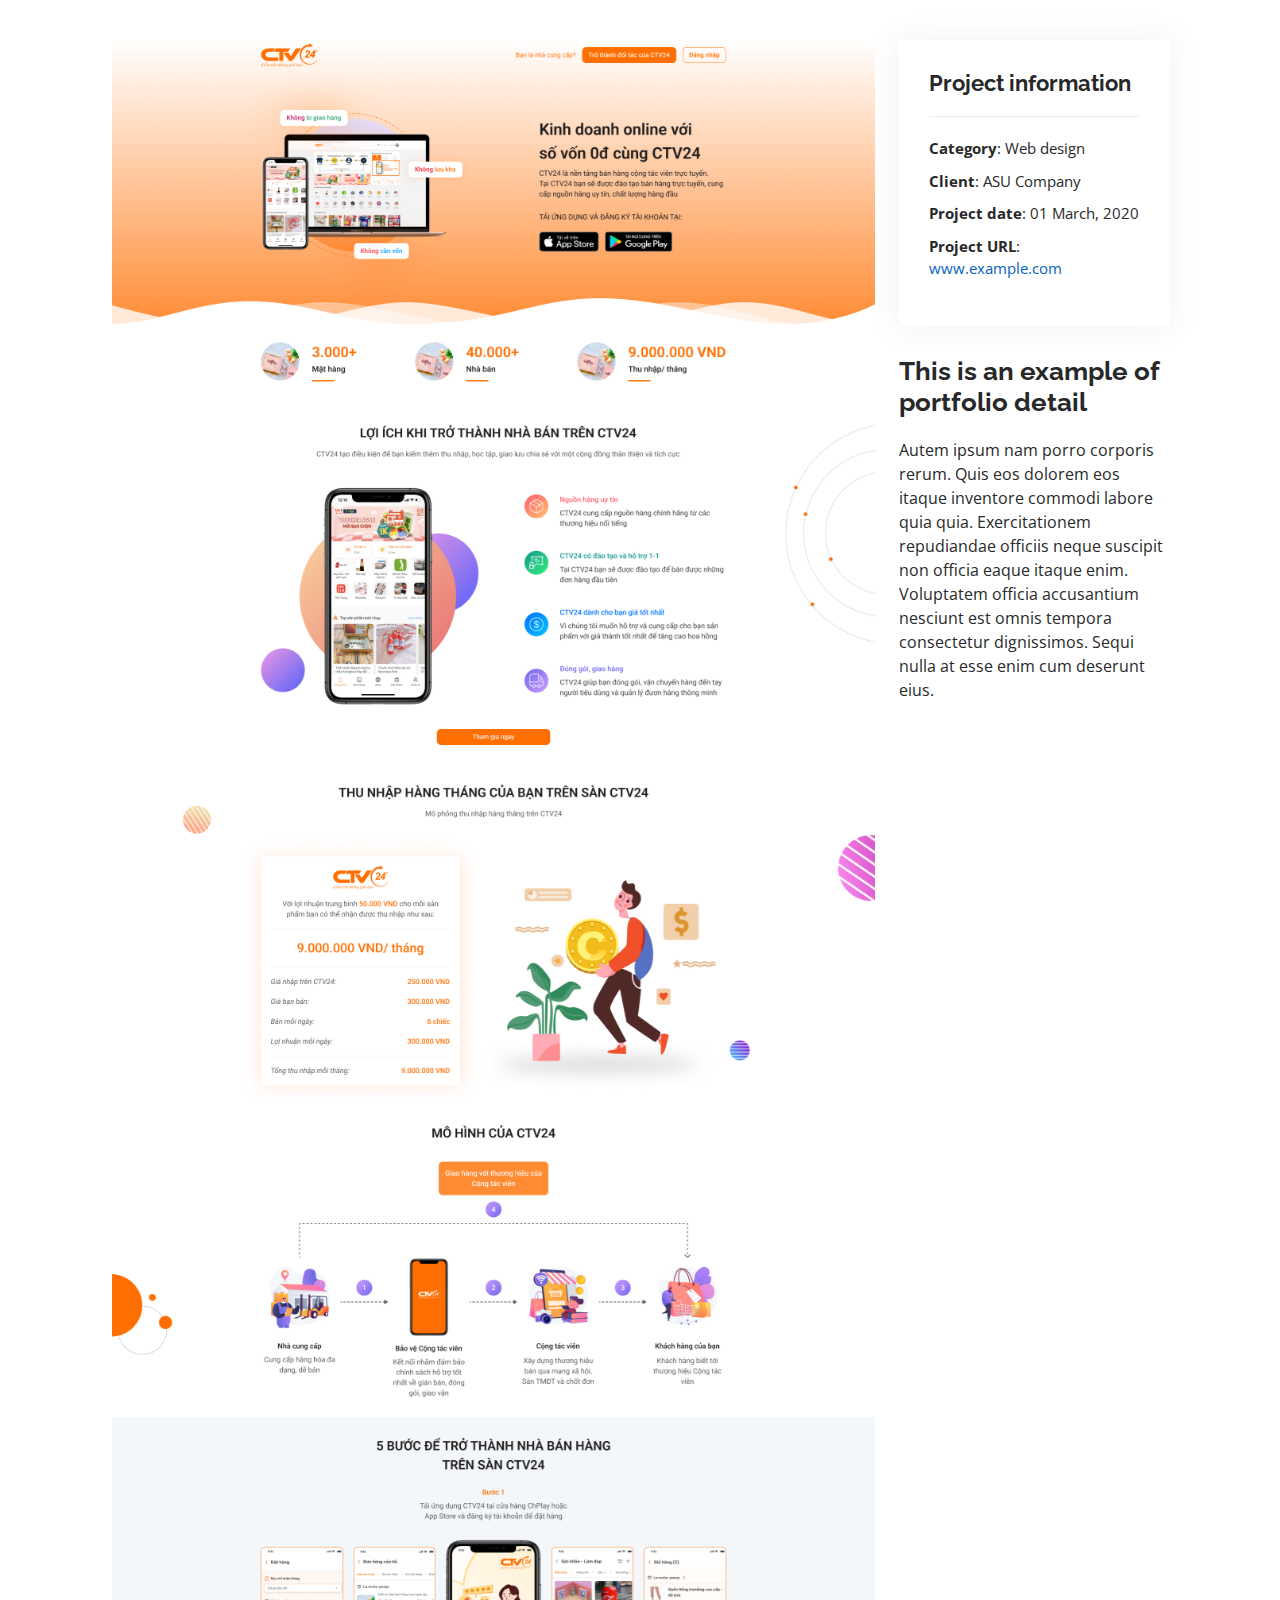
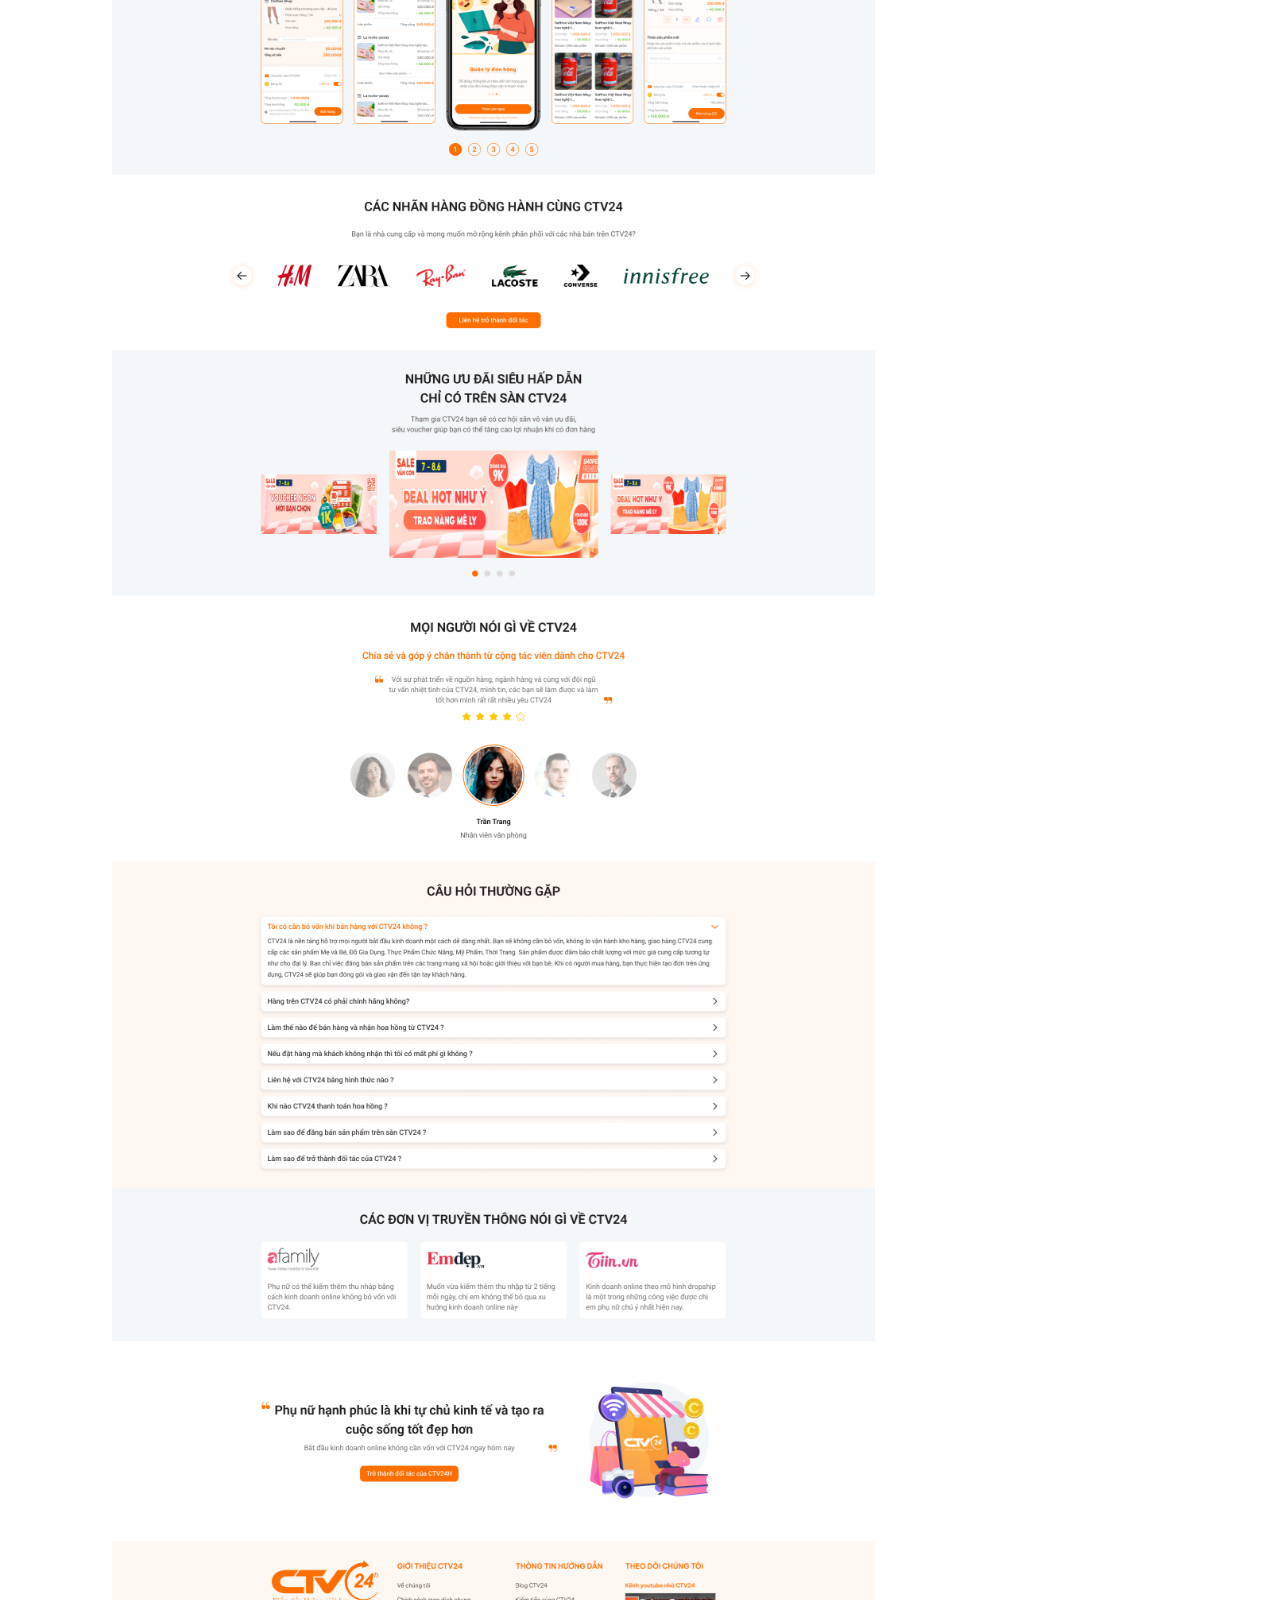
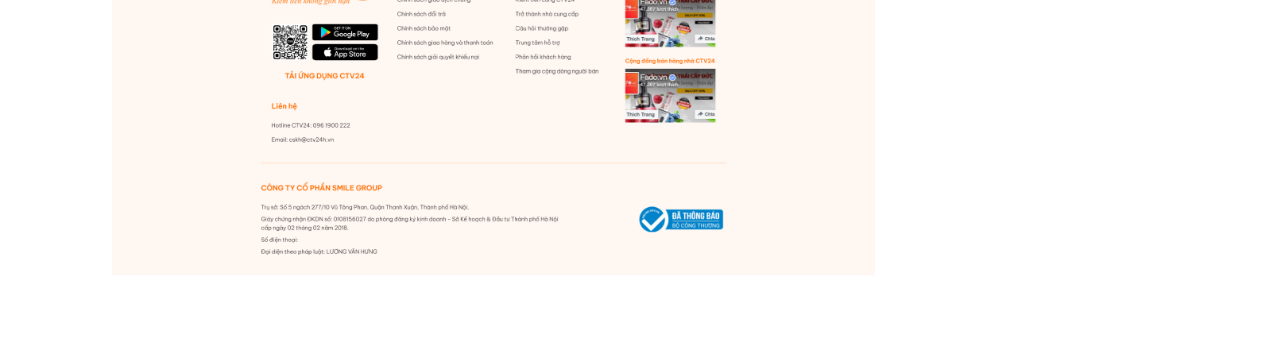
==== CTV-details.html @ b1fc6e7d "first commit" ====
<!DOCTYPE html>
<html lang="en">

<head>
  <meta charset="utf-8">
  <meta content="width=device-width, initial-scale=1.0" name="viewport">

  <title>Portfolio Details - Personal Bootstrap Template</title>
  <meta content="" name="description">
  <meta content="" name="keywords">

  <!-- Favicons -->
  <link href="assets/img/favicon.png" rel="icon">
  <link href="assets/img/apple-touch-icon.png" rel="apple-touch-icon">

  <!-- Google Fonts -->
  <link href="https://fonts.googleapis.com/css?family=Open+Sans:300,300i,400,400i,600,600i,700,700i|Raleway:300,300i,400,400i,500,500i,600,600i,700,700i|Poppins:300,300i,400,400i,500,500i,600,600i,700,700i" rel="stylesheet">

  <!-- Vendor CSS Files -->
  <link href="assets/vendor/aos/aos.css" rel="stylesheet">
  <link href="assets/vendor/bootstrap/css/bootstrap.min.css" rel="stylesheet">
  <link href="assets/vendor/bootstrap-icons/bootstrap-icons.css" rel="stylesheet">
  <link href="assets/vendor/boxicons/css/boxicons.min.css" rel="stylesheet">
  <link href="assets/vendor/glightbox/css/glightbox.min.css" rel="stylesheet">
  <link href="assets/vendor/swiper/swiper-bundle.min.css" rel="stylesheet">

  <!-- Template Main CSS File -->
  <link href="assets/css/style.css" rel="stylesheet">

  <!-- =======================================================
  * Template Name: MyResume - v4.10.0
  * Template URL: https://bootstrapmade.com/free-html-bootstrap-template-my-resume/
  * Author: BootstrapMade.com
  * License: https://bootstrapmade.com/license/
  ======================================================== -->
</head>

<body>

  <main id="main">

    <!-- ======= Portfolio Details Section ======= -->
    <section id="portfolio-details" class="portfolio-details">
      <div class="container"  style="max-width: 1800px;">

        <div class="row gy-4">

          <div class="col-lg-8">
            <div class="portfolio-details-slider swiper">
              <div class="swiper-wrapper align-items-center">

                <div class="swiper-slide">
                  <img src="assets/img/portfolio/CTV21-full.png" alt="">
                </div>

                <!-- <div class="swiper-slide">
                  <img src="assets/img/portfolio/portfolio-details-2.jpg" alt="">
                </div>

                <div class="swiper-slide">
                  <img src="assets/img/portfolio/portfolio-details-3.jpg" alt="">
                </div> -->

              </div>
              <div class="swiper-pagination"></div>
            </div>
          </div>

          <div class="col-lg-3">
            <div class="portfolio-info">
              <h3>Project information</h3>
              <ul>
                <li><strong>Category</strong>: Web design</li>
                <li><strong>Client</strong>: ASU Company</li>
                <li><strong>Project date</strong>: 01 March, 2020</li>
                <li><strong>Project URL</strong>: <a href="#">www.example.com</a></li>
              </ul>
            </div>
            <div class="portfolio-description">
              <h2>This is an example of portfolio detail</h2>
              <p>
                Autem ipsum nam porro corporis rerum. Quis eos dolorem eos itaque inventore commodi labore quia quia. Exercitationem repudiandae officiis neque suscipit non officia eaque itaque enim. Voluptatem officia accusantium nesciunt est omnis tempora consectetur dignissimos. Sequi nulla at esse enim cum deserunt eius.
              </p>
            </div>
          </div>

        </div>

      </div>
    </section><!-- End Portfolio Details Section -->

  </main><!-- End #main -->

  <div id="preloader"></div>
  <a href="#" class="back-to-top d-flex align-items-center justify-content-center"><i class="bi bi-arrow-up-short"></i></a>

  <!-- Vendor JS Files -->
  <script src="assets/vendor/purecounter/purecounter_vanilla.js"></script>
  <script src="assets/vendor/aos/aos.js"></script>
  <script src="assets/vendor/bootstrap/js/bootstrap.bundle.min.js"></script>
  <script src="assets/vendor/glightbox/js/glightbox.min.js"></script>
  <script src="assets/vendor/isotope-layout/isotope.pkgd.min.js"></script>
  <script src="assets/vendor/swiper/swiper-bundle.min.js"></script>
  <script src="assets/vendor/typed.js/typed.min.js"></script>
  <script src="assets/vendor/waypoints/noframework.waypoints.js"></script>
  <script src="assets/vendor/php-email-form/validate.js"></script>

  <!-- Template Main JS File -->
  <script src="assets/js/main.js"></script>

</body>

</html>
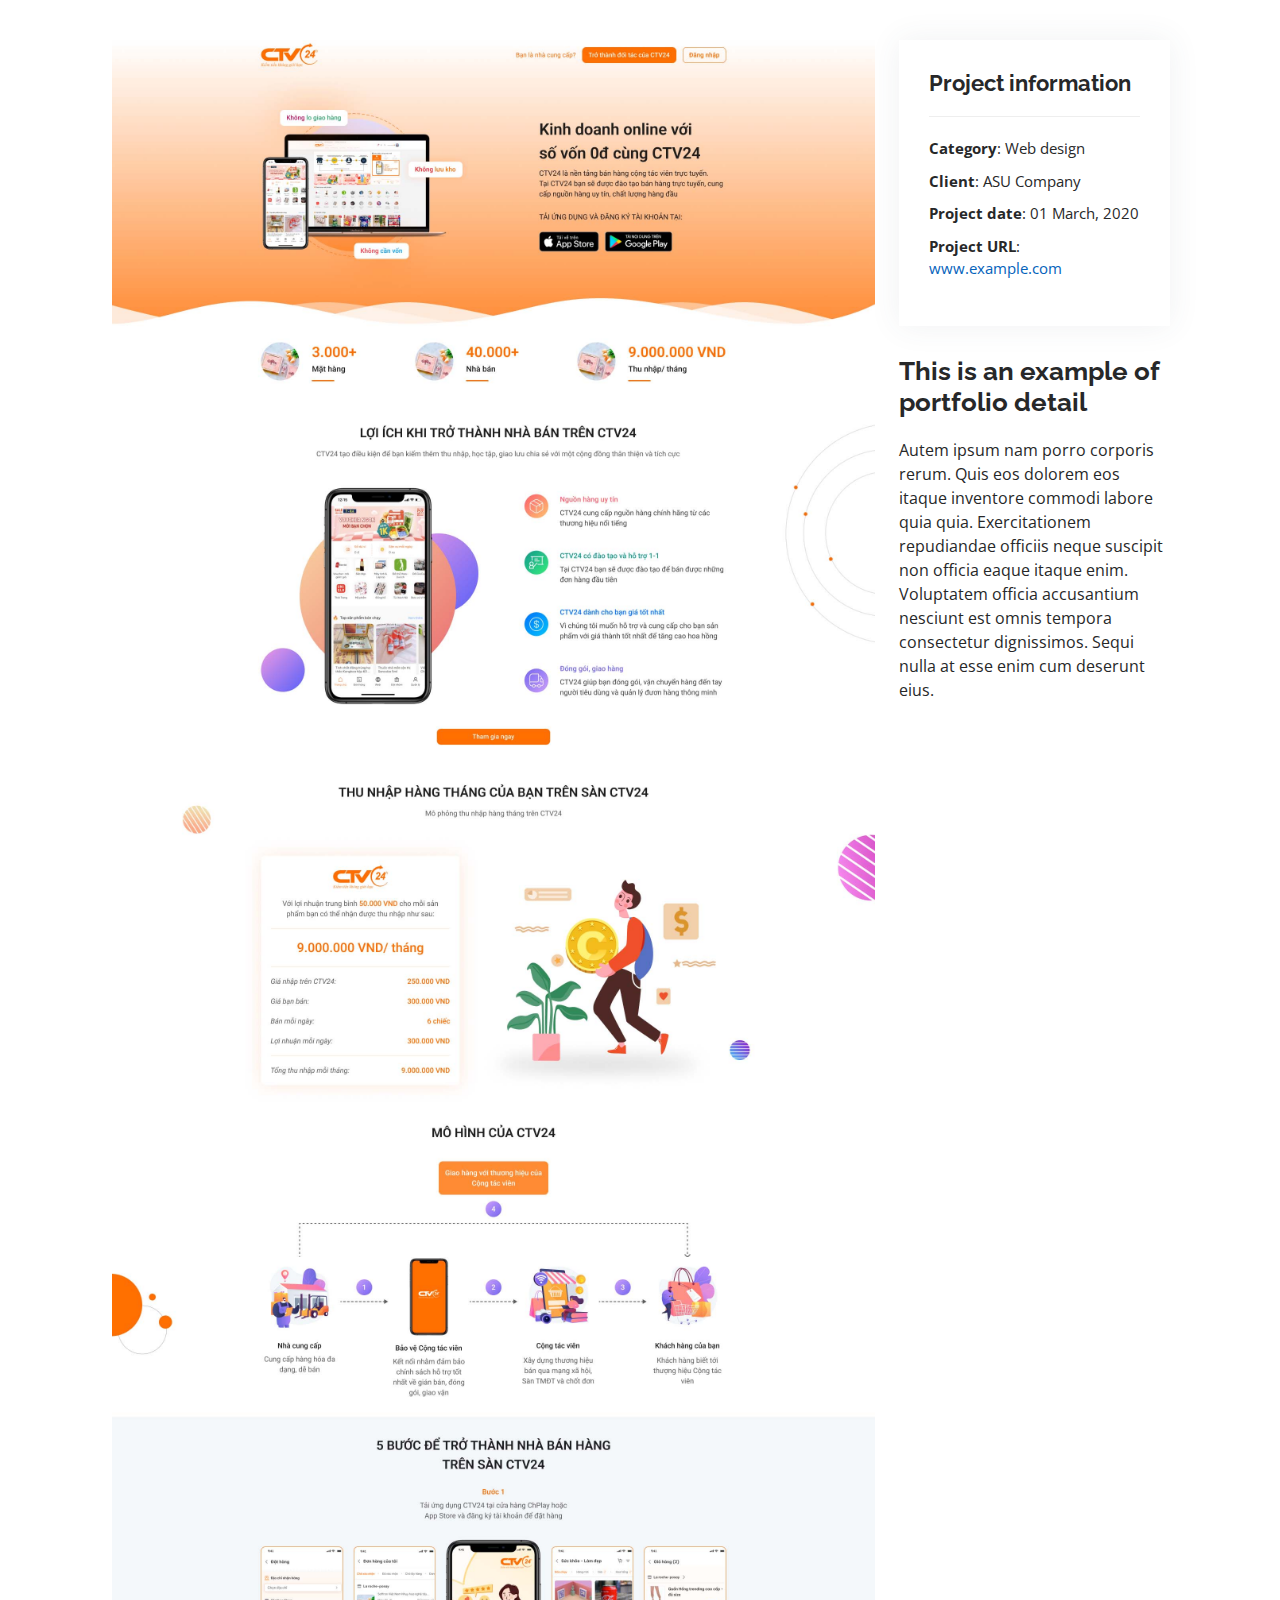
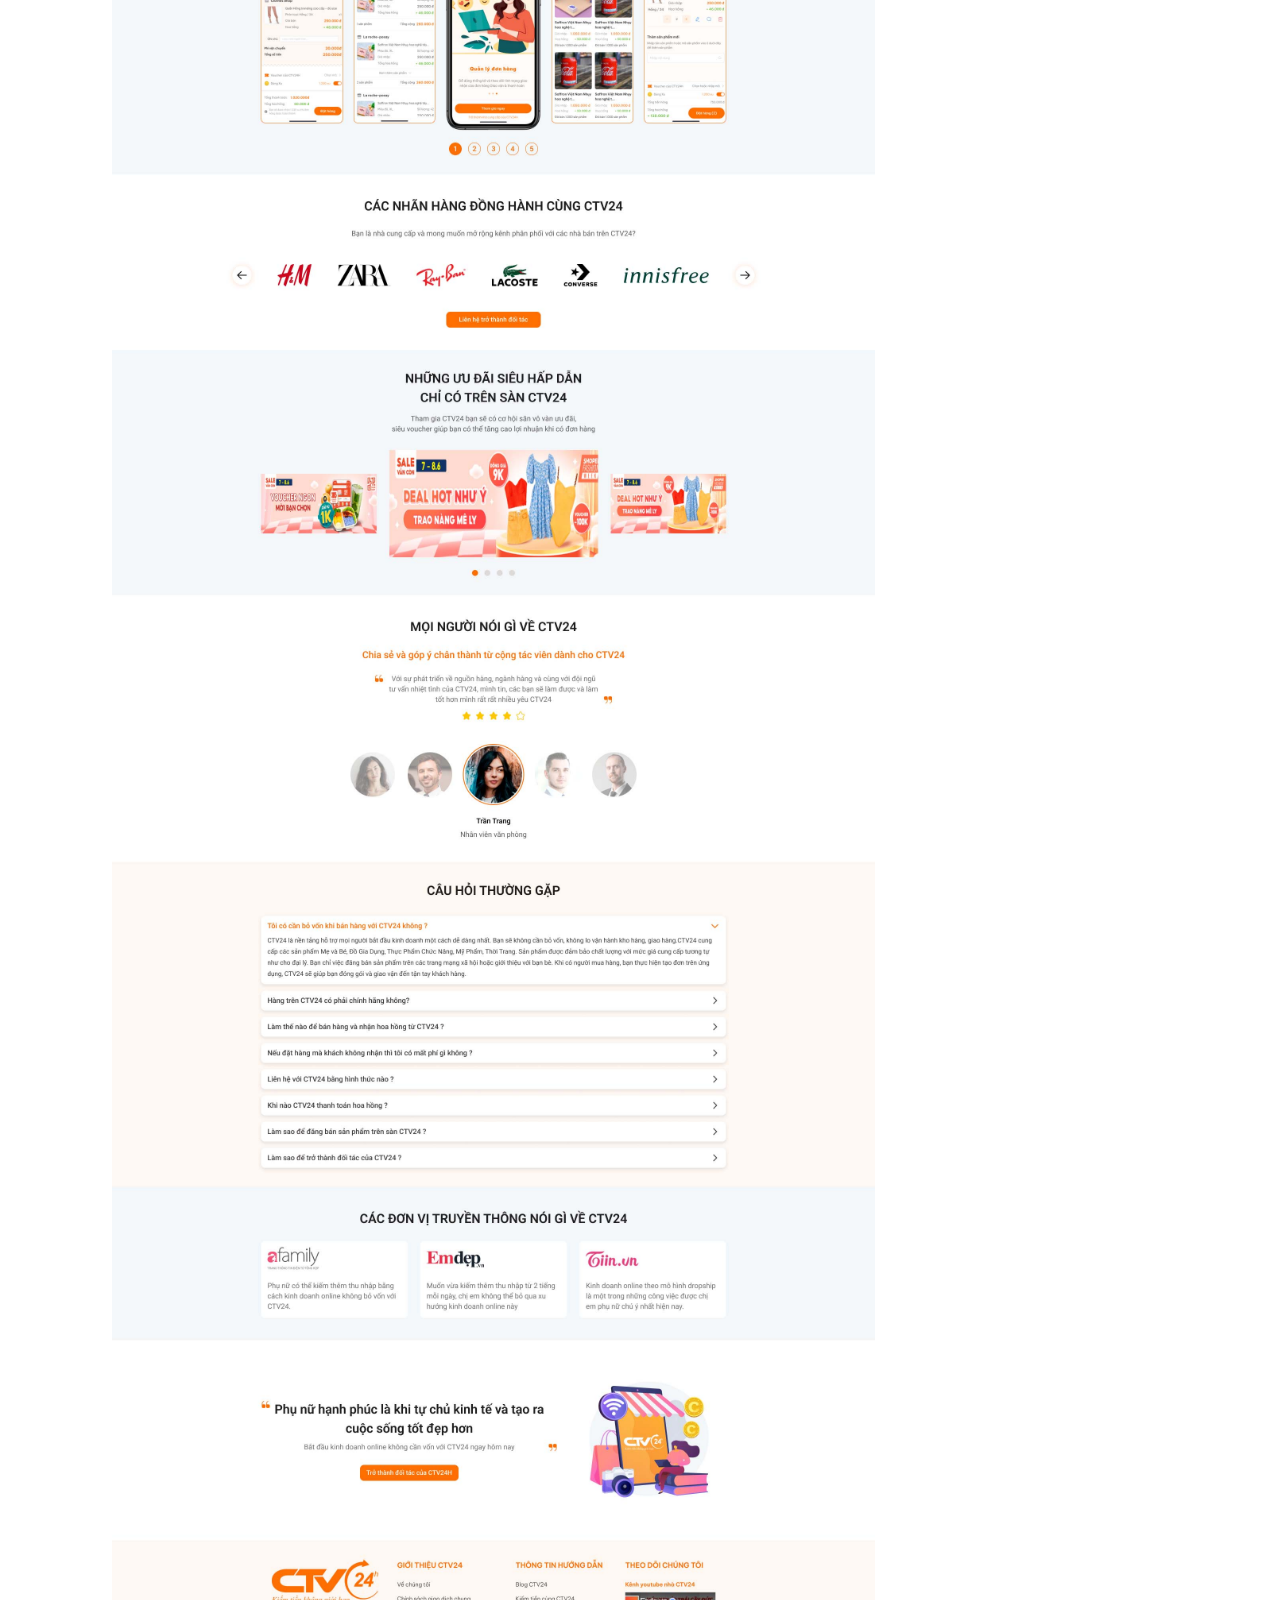
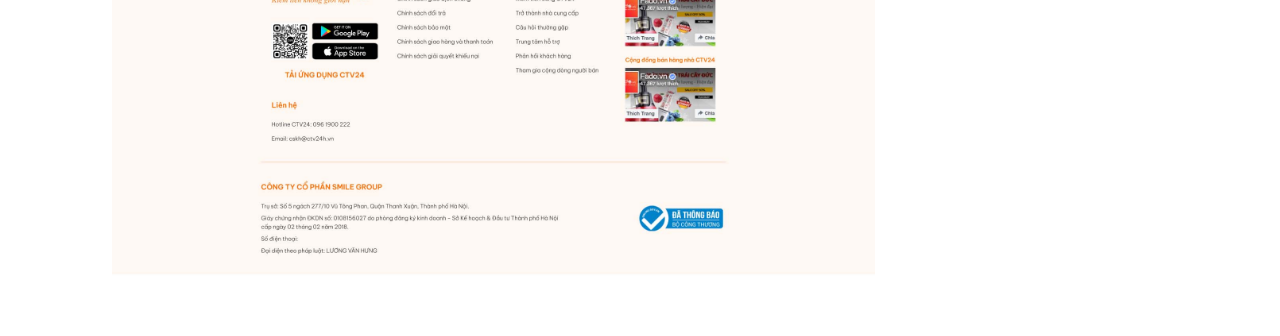
==== commit 091ab8aa: "commit" ====
--- a/CTV-details.html
+++ b/CTV-details.html
@@ -49,10 +49,10 @@
             <div class="portfolio-details-slider swiper">
               <div class="swiper-wrapper align-items-center">
 
-                <div class="swiper-slide">
-                  <img src="assets/img/portfolio/CTV21-full.png" alt="">
-                </div>
-
+                <!-- <div class="swiper-slide">
+                  
+                </div> -->
+                <img src="assets/img/portfolio/CTV21-full.jpg" alt="">
                 <!-- <div class="swiper-slide">
                   <img src="assets/img/portfolio/portfolio-details-2.jpg" alt="">
                 </div>
--- a/assets/css/style.css
+++ b/assets/css/style.css
@@ -284,7 +284,7 @@
 #hero {
   width: 100%;
   height: 100vh;
-  background: url("../img/bg.png") top right no-repeat;
+  background: url("../img/bg.jpg") top right no-repeat;
   background-size: cover;
   position: relative;
 }
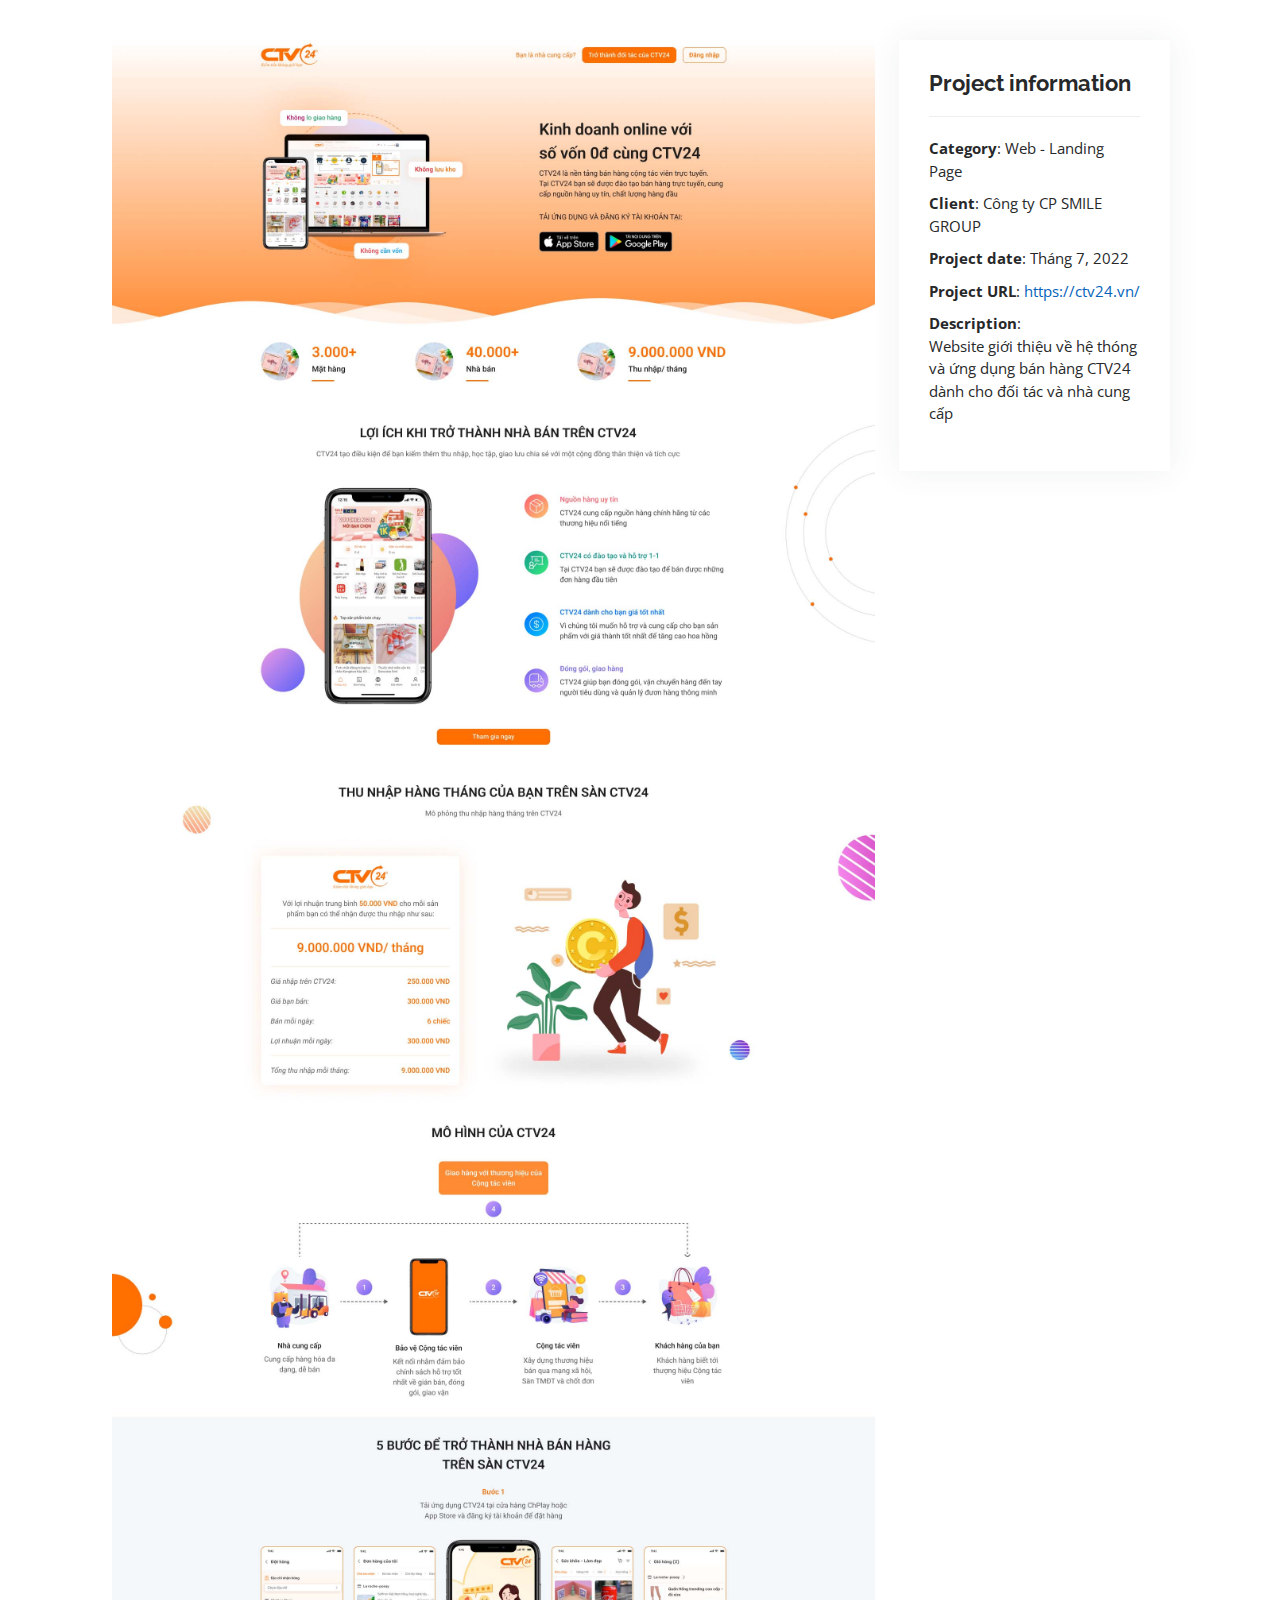
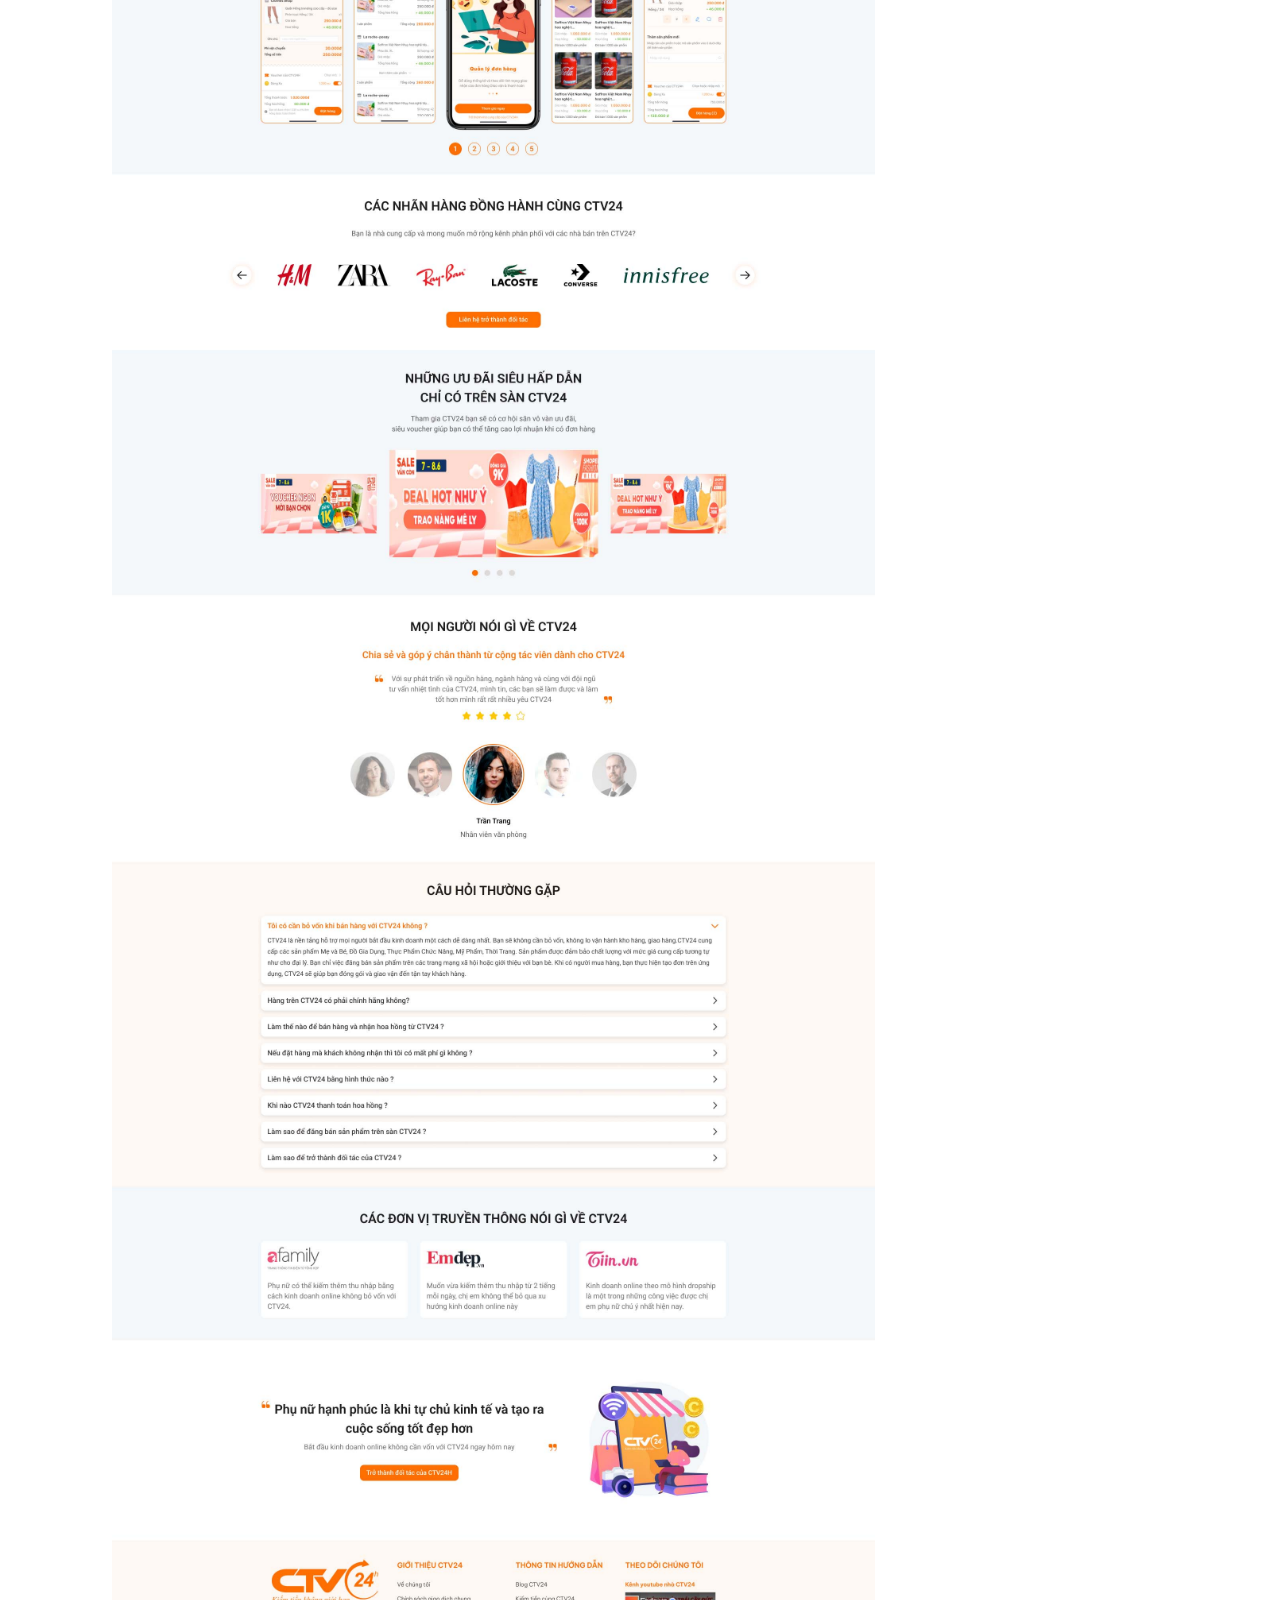
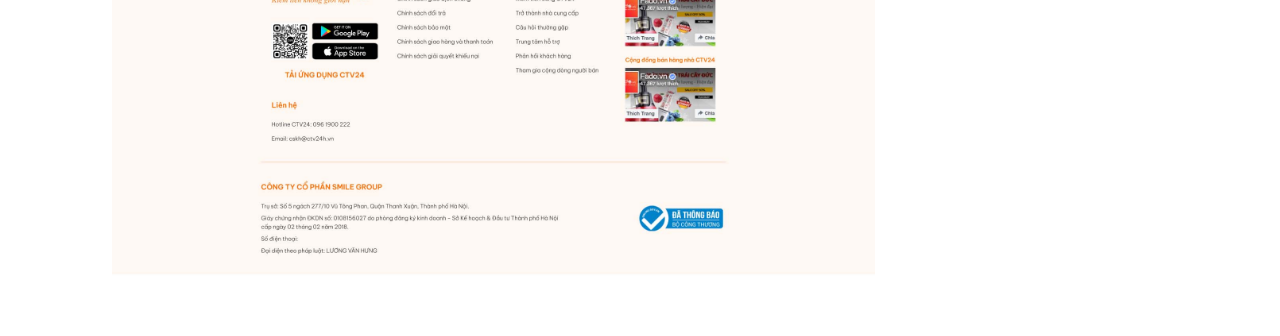
==== commit 58baf2b8: "update pj info" ====
--- a/CTV-details.html
+++ b/CTV-details.html
@@ -70,18 +70,21 @@
             <div class="portfolio-info">
               <h3>Project information</h3>
               <ul>
-                <li><strong>Category</strong>: Web design</li>
-                <li><strong>Client</strong>: ASU Company</li>
-                <li><strong>Project date</strong>: 01 March, 2020</li>
-                <li><strong>Project URL</strong>: <a href="#">www.example.com</a></li>
+                <li><strong>Category</strong>: Web - Landing Page </li>
+                <li><strong>Client</strong>: Công ty CP SMILE GROUP</li>
+                <li><strong>Project date</strong>: Tháng 7, 2022</li>
+                <li><strong>Project URL</strong>: <a target="_blank" href="https://ctv24.vn/">https://ctv24.vn/</a></li>
+                <li><strong>Description</strong>:
+                   <br>Website giới thiệu về hệ thóng và ứng dụng bán hàng CTV24 dành cho đối tác và nhà cung cấp</a>
+                </li>
               </ul>
             </div>
-            <div class="portfolio-description">
+            <!-- <div class="portfolio-description">
               <h2>This is an example of portfolio detail</h2>
               <p>
                 Autem ipsum nam porro corporis rerum. Quis eos dolorem eos itaque inventore commodi labore quia quia. Exercitationem repudiandae officiis neque suscipit non officia eaque itaque enim. Voluptatem officia accusantium nesciunt est omnis tempora consectetur dignissimos. Sequi nulla at esse enim cum deserunt eius.
               </p>
-            </div>
+            </div> -->
           </div>
 
         </div>
--- a/assets/css/style.css
+++ b/assets/css/style.css
@@ -533,7 +533,7 @@
 }
 
 .resume .resume-item {
-  padding: 0 0 20px 20px;
+  padding: 0 0 10px 20px;
   margin-top: -2px;
   border-left: 2px solid #FF85A9;
   position: relative;
@@ -1024,17 +1024,19 @@
 # Contact
 --------------------------------------------------------------*/
 .contact .info {
+  /* justify-content: center; */
+  display: flex;
   width: 100%;
   background: #fff;
 }
 
 .contact .info i {
   font-size: 20px;
-  color: #0563bb;
+  color: #FF6C98;
   float: left;
   width: 44px;
   height: 44px;
-  background: #eef7ff;
+  background: #FFF6F9;
   display: flex;
   justify-content: center;
   align-items: center;
@@ -1058,6 +1060,7 @@
 }
 
 .contact .info .email,
+.contact .info .address,
 .contact .info .phone {
   margin-top: 40px;
 }
@@ -1065,7 +1068,7 @@
 .contact .info .email:hover i,
 .contact .info .address:hover i,
 .contact .info .phone:hover i {
-  background: #0563bb;
+  background: #FF6C98;
   color: #fff;
 }
 
@@ -1202,7 +1205,7 @@
 #footer .social-links a {
   font-size: 18px;
   display: inline-block;
-  background: #0563bb;
+  background: #FF6C98;
   color: #fff;
   line-height: 1;
   padding: 8px 0;
@@ -1215,7 +1218,7 @@
 }
 
 #footer .social-links a:hover {
-  background: #0678e3;
+  background: #FFC2D4;
   color: #fff;
   text-decoration: none;
 }
